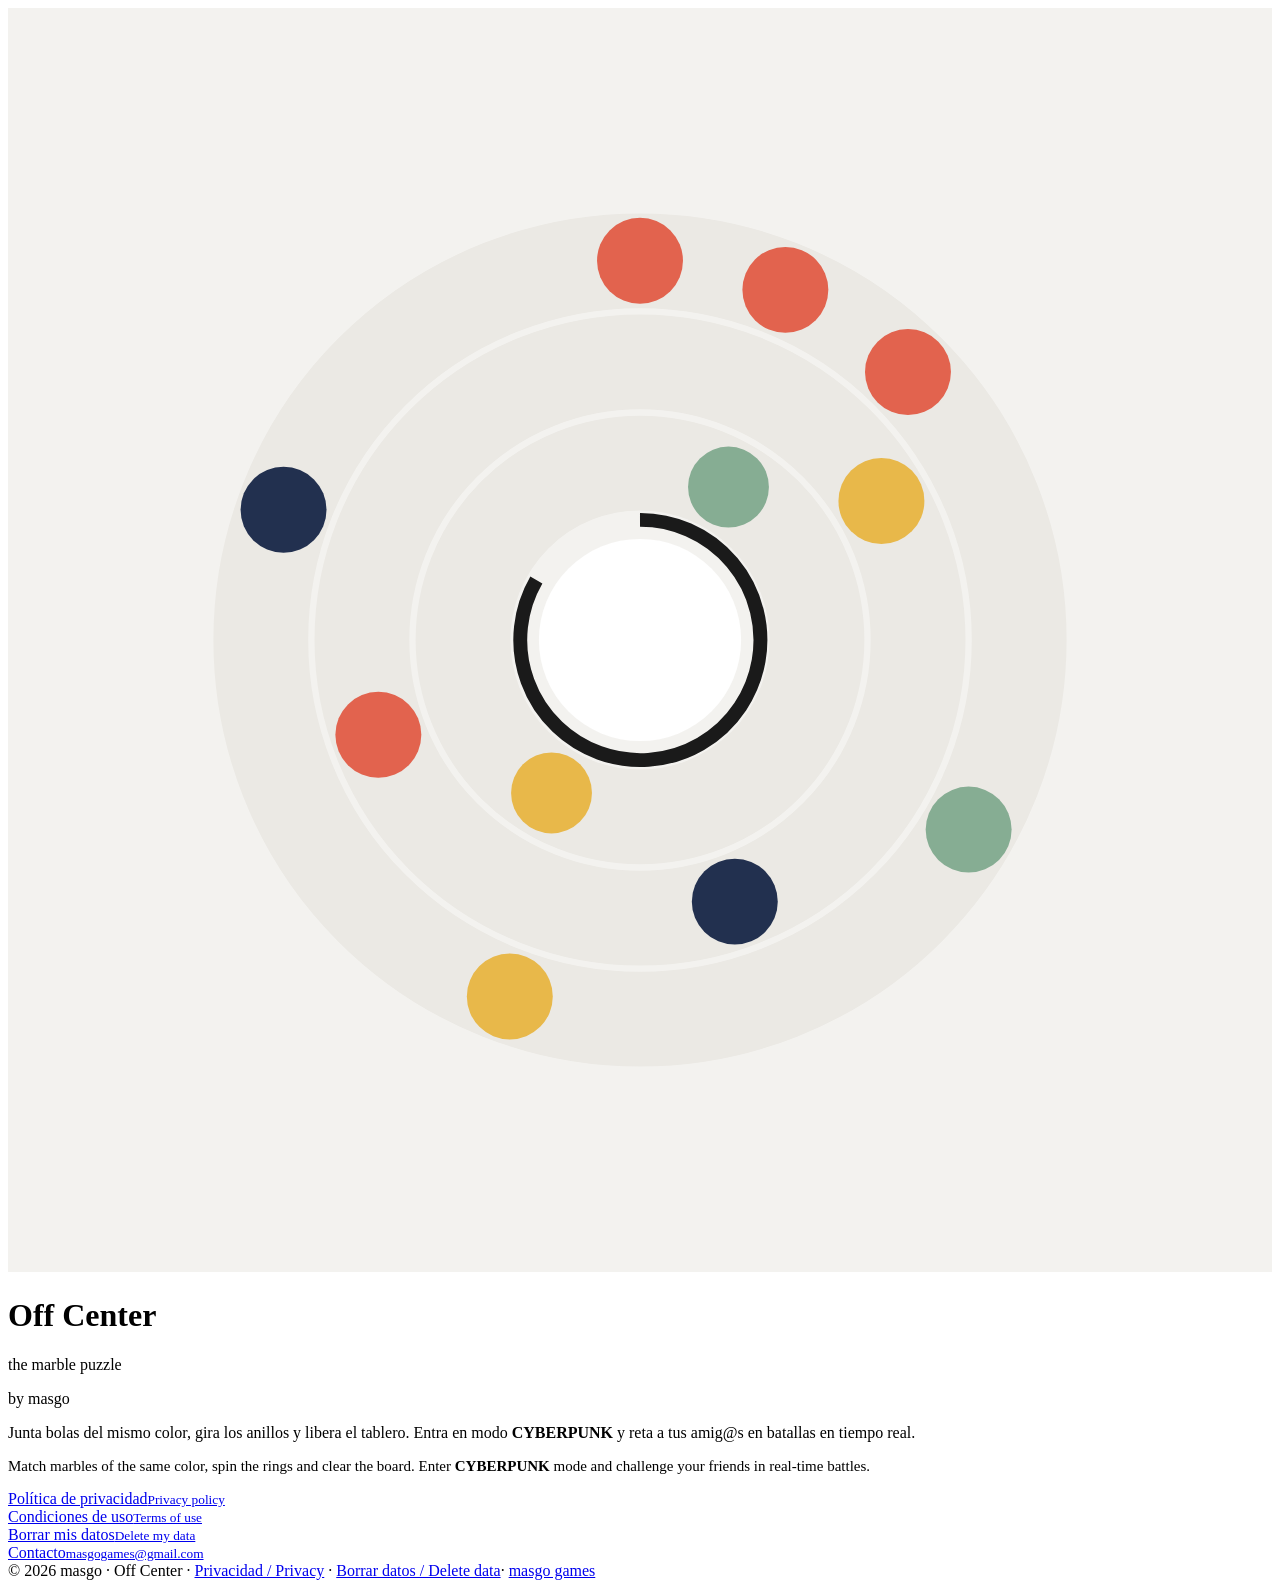
==== index.html @ 555f680c "Add files via upload" ====
<!doctype html>
<html lang="es">
<head>
<meta charset="utf-8">
<meta name="viewport" content="width=device-width, initial-scale=1">
<title>Off Center · the marble puzzle</title>
<meta name="description" content="Off Center · the marble puzzle · by masgo">
<link rel="icon" href="icon.svg" type="image/svg+xml">
<link rel="preconnect" href="https://fonts.googleapis.com">
<link href="https://fonts.googleapis.com/css2?family=Inter:wght@200;300;400;500;600&display=swap" rel="stylesheet">
<link rel="stylesheet" href="../style.css">
</head>
<body>
<div class="wrap">
<header class="hero">
  <svg viewBox="0 0 100 100" role="img" aria-label="Icono de Off Center">
    <rect width="100" height="100" fill="#f3f2ef"/>
    <circle cx="50" cy="50" r="30" fill="none" stroke="#ebe9e4" stroke-width="7.5"/>
    <circle cx="50" cy="50" r="22" fill="none" stroke="#ebe9e4" stroke-width="7.5"/>
    <circle cx="50" cy="50" r="14" fill="none" stroke="#ebe9e4" stroke-width="7.5"/>
    <circle cx="50" cy="50" r="8" fill="#ffffff"/>
    <path d="M50 40.5 A9.5 9.5 0 1 1 41.8 45.25" fill="none" stroke="#1a1a1a" stroke-width="1.1"/>
    <circle cx="50" cy="20" r="3.4" fill="#e2634e"/><circle cx="61.5" cy="22.3" r="3.4" fill="#e2634e"/>
    <circle cx="71.2" cy="28.8" r="3.4" fill="#e2634e"/><circle cx="76" cy="65" r="3.4" fill="#86ad93"/>
    <circle cx="39.7" cy="78.2" r="3.4" fill="#e8b84a"/><circle cx="21.8" cy="39.7" r="3.4" fill="#22304f"/>
    <circle cx="69.1" cy="39" r="3.4" fill="#e8b84a"/><circle cx="57.5" cy="70.7" r="3.4" fill="#22304f"/>
    <circle cx="29.3" cy="57.5" r="3.4" fill="#e2634e"/><circle cx="57" cy="37.9" r="3.2" fill="#86ad93"/>
    <circle cx="43" cy="62.1" r="3.2" fill="#e8b84a"/>
  </svg>
  <h1>Off Center</h1>
  <p class="sub">the marble puzzle</p>
  <p class="by">by masgo</p>
  <p>Junta bolas del mismo color, gira los anillos y libera el tablero. Entra en modo <strong style="color:var(--mag)">CYBERPUNK</strong> y reta a tus amig@s en batallas en tiempo real.</p>
  <p lang="en" style="color:var(--grey);font-size:15px">Match marbles of the same color, spin the rings and clear the board. Enter <strong style="color:var(--mag)">CYBERPUNK</strong> mode and challenge your friends in real-time battles.</p>
</header>
<div class="links">
  <a href="privacidad.html"><span class="dot" style="background:var(--navy)"></span><div>Política de privacidad<small>Privacy policy</small></div></a>
  <a href="privacidad.html#condiciones"><span class="dot" style="background:var(--coral)"></span><div>Condiciones de uso<small>Terms of use</small></div></a>
  <a href="borrar-datos.html"><span class="dot" style="background:var(--sage)"></span><div>Borrar mis datos<small>Delete my data</small></div></a>
  <a href="mailto:masgogames@gmail.com"><span class="dot" style="background:var(--mustard)"></span><div>Contacto<small>masgogames@gmail.com</small></div></a>
</div>
<footer>© 2026 masgo · Off Center · <a href="privacidad.html">Privacidad / Privacy</a> · <a href="borrar-datos.html">Borrar datos / Delete data</a>· <a href="../">masgo games</a></footer>
</div>
</body>
</html>
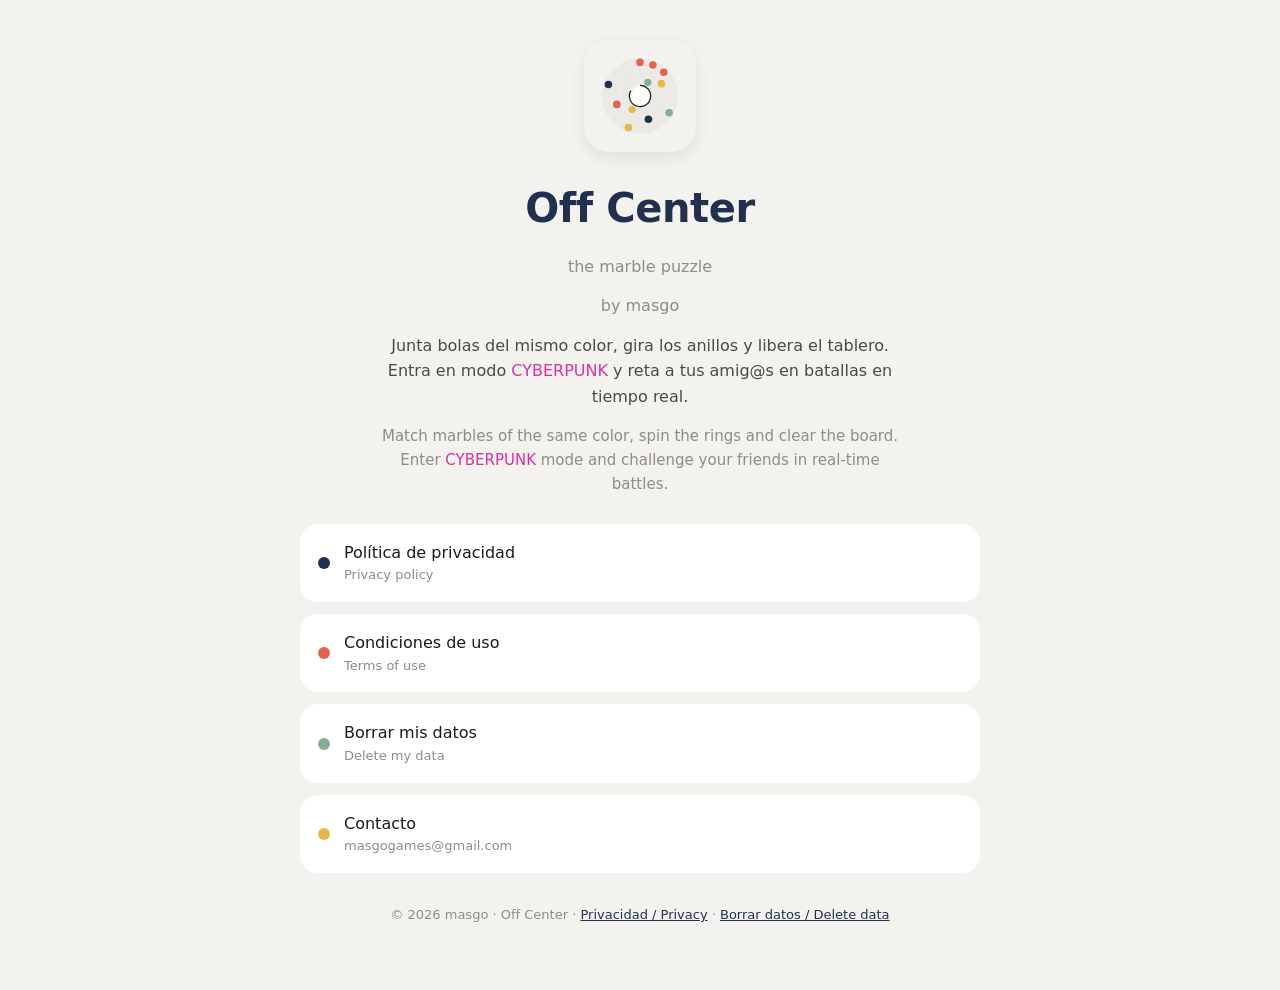
==== commit 554555fb: "Add files via upload" ====
--- a/index.html
+++ b/index.html
@@ -8,7 +8,7 @@
 <link rel="icon" href="icon.svg" type="image/svg+xml">
 <link rel="preconnect" href="https://fonts.googleapis.com">
 <link href="https://fonts.googleapis.com/css2?family=Inter:wght@200;300;400;500;600&display=swap" rel="stylesheet">
-<link rel="stylesheet" href="../style.css">
+<link rel="stylesheet" href="style.css">
 </head>
 <body>
 <div class="wrap">
@@ -39,7 +39,7 @@
   <a href="borrar-datos.html"><span class="dot" style="background:var(--sage)"></span><div>Borrar mis datos<small>Delete my data</small></div></a>
   <a href="mailto:masgogames@gmail.com"><span class="dot" style="background:var(--mustard)"></span><div>Contacto<small>masgogames@gmail.com</small></div></a>
 </div>
-<footer>© 2026 masgo · Off Center · <a href="privacidad.html">Privacidad / Privacy</a> · <a href="borrar-datos.html">Borrar datos / Delete data</a>· <a href="../">masgo games</a></footer>
+<footer>© 2026 masgo · Off Center · <a href="privacidad.html">Privacidad / Privacy</a> · <a href="borrar-datos.html">Borrar datos / Delete data</a></footer>
 </div>
 </body>
 </html>
--- a/style.css
+++ b/style.css
@@ -0,0 +1,39 @@
+:root{
+    --cream:#f3f2ef; --card:#ebe9e4; --ink:#1a1a1a; --text:#4a4945; --grey:#8f8c85;
+    --navy:#22304f; --coral:#e2634e; --sage:#86ad93; --mustard:#e8b84a; --mag:#d6339f;
+  }
+  *{box-sizing:border-box}
+  html,body{margin:0;background:var(--cream);color:var(--text);font-family:Inter,system-ui,sans-serif;font-weight:300;line-height:1.6}
+  .wrap{max-width:720px;margin:0 auto;padding:40px 20px 64px}
+  header{text-align:center;margin-bottom:28px}
+  header svg{width:112px;height:112px;border-radius:26px;box-shadow:0 6px 18px rgba(0,0,0,.08)}
+  h1{font-weight:600;color:var(--navy);font-size:40px;letter-spacing:-.01em;margin:16px 0 0}
+  .sub{color:var(--grey);margin:2px 0 0;font-size:16px}
+  .by{color:var(--grey);font-size:13px;margin-top:6px}
+  nav{display:flex;justify-content:center;gap:10px;flex-wrap:wrap;margin:22px 0 8px}
+  nav a{display:inline-block;padding:10px 20px;border:1.5px solid var(--ink);border-radius:999px;color:var(--ink);text-decoration:none;font-size:15px;font-weight:400}
+  nav a:hover{background:var(--card)}
+  .card{background:#fff;border-radius:22px;padding:26px 24px;margin:22px 0;box-shadow:0 1px 0 rgba(0,0,0,.03)}
+  h2{font-weight:200;color:#8f8c85;font-size:32px;margin:0 0 4px}
+  .date{font-size:13px;color:var(--grey);margin:0 0 18px}
+  h3{font-weight:500;color:var(--navy);font-size:17px;margin:24px 0 6px;display:flex;align-items:center;gap:10px}
+  h3::before{content:"";width:10px;height:10px;border-radius:50%;background:var(--c,var(--coral));flex:none}
+  p,li{font-size:15.5px}
+  ul{padding-left:20px;margin:6px 0}
+  li{margin:3px 0}
+  strong{font-weight:500;color:var(--ink)}
+  a{color:var(--navy)}
+  .pill{display:inline-block;background:var(--sage);color:#fff;border-radius:14px 0 14px 14px;padding:10px 16px;font-weight:500;margin:6px 0}
+  .todo{background:#fff3c4;color:#6b4e00;padding:0 4px;border-radius:4px;font-weight:500}
+  .sep{height:1px;background:var(--card);margin:36px 0}
+  footer{text-align:center;color:var(--grey);font-size:13px;margin-top:32px}
+  @media (max-width:480px){h1{font-size:32px}.card{padding:22px 18px}h2{font-size:28px}}
+
+  .links{display:grid;gap:12px;margin:26px 0}
+  .links a{display:flex;align-items:center;gap:14px;background:#fff;border-radius:18px;padding:16px 18px;text-decoration:none;color:var(--ink);font-weight:400;font-size:16px}
+  .links a:hover{background:#faf9f6}
+  .links a span.dot{width:12px;height:12px;border-radius:50%;flex:none}
+  .links a small{display:block;color:var(--grey);font-size:13px;font-weight:300}
+  .hero p{max-width:520px;margin:14px auto 0;text-align:center;font-size:16px}
+  .back{display:inline-block;margin-bottom:6px;color:var(--ink);text-decoration:none;font-size:15px}
+  ol{padding-left:22px} ol li{margin:6px 0}
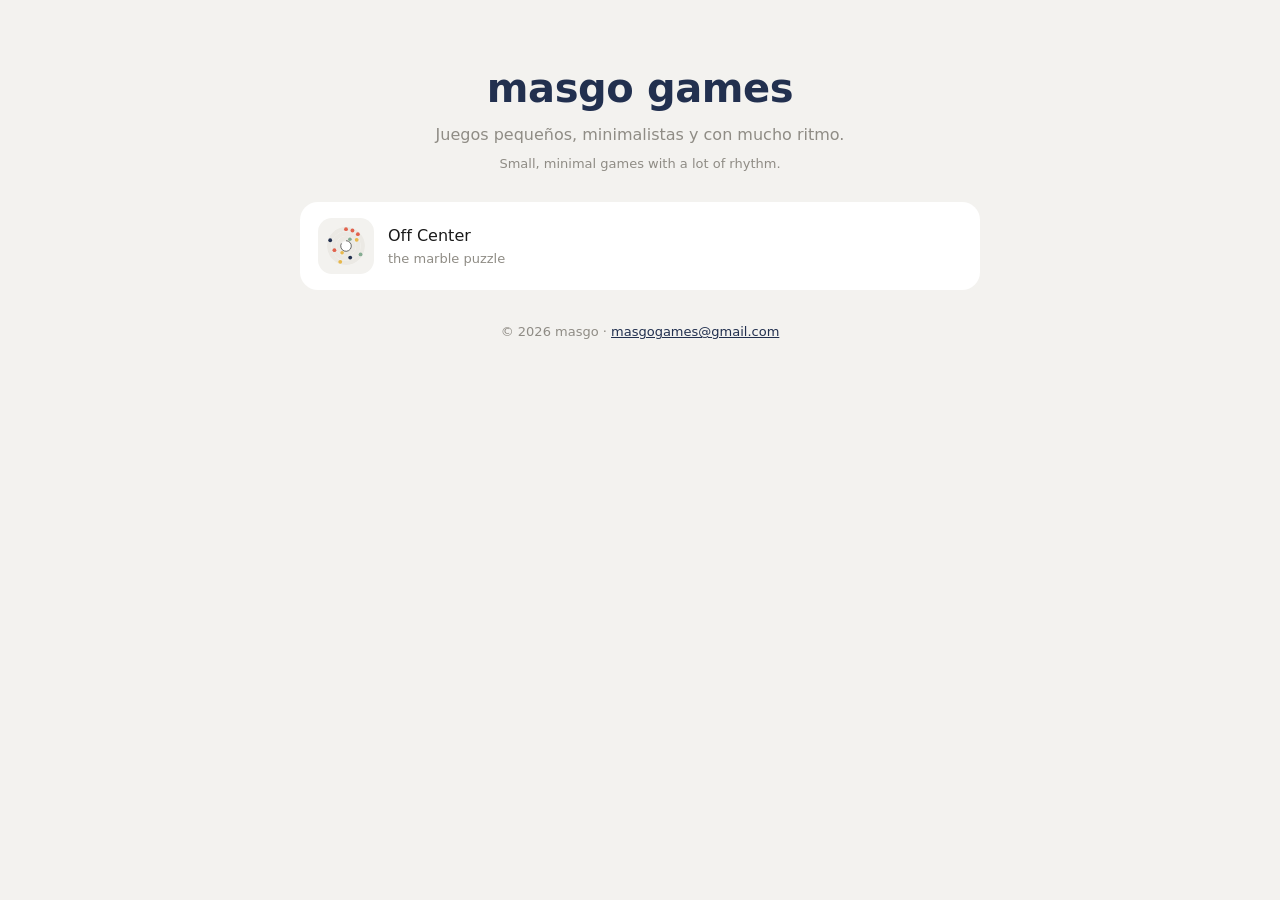
==== commit db557c96: "Create index.html" ====
--- a/index.html
+++ b/index.html
@@ -3,43 +3,25 @@
 <head>
 <meta charset="utf-8">
 <meta name="viewport" content="width=device-width, initial-scale=1">
-<title>Off Center · the marble puzzle</title>
-<meta name="description" content="Off Center · the marble puzzle · by masgo">
-<link rel="icon" href="icon.svg" type="image/svg+xml">
+<title>masgo games</title>
+<meta name="description" content="Juegos de masgo · Games by masgo">
+<link rel="icon" href="offcenter/icon.svg" type="image/svg+xml">
 <link rel="preconnect" href="https://fonts.googleapis.com">
 <link href="https://fonts.googleapis.com/css2?family=Inter:wght@200;300;400;500;600&display=swap" rel="stylesheet">
 <link rel="stylesheet" href="style.css">
 </head>
 <body>
 <div class="wrap">
-<header class="hero">
-  <svg viewBox="0 0 100 100" role="img" aria-label="Icono de Off Center">
-    <rect width="100" height="100" fill="#f3f2ef"/>
-    <circle cx="50" cy="50" r="30" fill="none" stroke="#ebe9e4" stroke-width="7.5"/>
-    <circle cx="50" cy="50" r="22" fill="none" stroke="#ebe9e4" stroke-width="7.5"/>
-    <circle cx="50" cy="50" r="14" fill="none" stroke="#ebe9e4" stroke-width="7.5"/>
-    <circle cx="50" cy="50" r="8" fill="#ffffff"/>
-    <path d="M50 40.5 A9.5 9.5 0 1 1 41.8 45.25" fill="none" stroke="#1a1a1a" stroke-width="1.1"/>
-    <circle cx="50" cy="20" r="3.4" fill="#e2634e"/><circle cx="61.5" cy="22.3" r="3.4" fill="#e2634e"/>
-    <circle cx="71.2" cy="28.8" r="3.4" fill="#e2634e"/><circle cx="76" cy="65" r="3.4" fill="#86ad93"/>
-    <circle cx="39.7" cy="78.2" r="3.4" fill="#e8b84a"/><circle cx="21.8" cy="39.7" r="3.4" fill="#22304f"/>
-    <circle cx="69.1" cy="39" r="3.4" fill="#e8b84a"/><circle cx="57.5" cy="70.7" r="3.4" fill="#22304f"/>
-    <circle cx="29.3" cy="57.5" r="3.4" fill="#e2634e"/><circle cx="57" cy="37.9" r="3.2" fill="#86ad93"/>
-    <circle cx="43" cy="62.1" r="3.2" fill="#e8b84a"/>
-  </svg>
-  <h1>Off Center</h1>
-  <p class="sub">the marble puzzle</p>
-  <p class="by">by masgo</p>
-  <p>Junta bolas del mismo color, gira los anillos y libera el tablero. Entra en modo <strong style="color:var(--mag)">CYBERPUNK</strong> y reta a tus amig@s en batallas en tiempo real.</p>
-  <p lang="en" style="color:var(--grey);font-size:15px">Match marbles of the same color, spin the rings and clear the board. Enter <strong style="color:var(--mag)">CYBERPUNK</strong> mode and challenge your friends in real-time battles.</p>
+<header>
+  <h1>masgo games</h1>
+  <p class="sub">Juegos pequeños, minimalistas y con mucho ritmo.</p>
+  <p class="by" lang="en">Small, minimal games with a lot of rhythm.</p>
 </header>
 <div class="links">
-  <a href="privacidad.html"><span class="dot" style="background:var(--navy)"></span><div>Política de privacidad<small>Privacy policy</small></div></a>
-  <a href="privacidad.html#condiciones"><span class="dot" style="background:var(--coral)"></span><div>Condiciones de uso<small>Terms of use</small></div></a>
-  <a href="borrar-datos.html"><span class="dot" style="background:var(--sage)"></span><div>Borrar mis datos<small>Delete my data</small></div></a>
-  <a href="mailto:masgogames@gmail.com"><span class="dot" style="background:var(--mustard)"></span><div>Contacto<small>masgogames@gmail.com</small></div></a>
+  <!-- Un bloque por juego. Para añadir otro, copia este <a> y cambia la carpeta, el icono y los textos. -->
+  <a href="offcenter/"><img src="offcenter/icon.svg" alt="" style="width:56px;height:56px;border-radius:14px;flex:none"><div>Off Center<small>the marble puzzle</small></div></a>
 </div>
-<footer>© 2026 masgo · Off Center · <a href="privacidad.html">Privacidad / Privacy</a> · <a href="borrar-datos.html">Borrar datos / Delete data</a></footer>
+<footer>© 2026 masgo · <a href="mailto:masgogames@gmail.com">masgogames@gmail.com</a></footer>
 </div>
 </body>
 </html>
